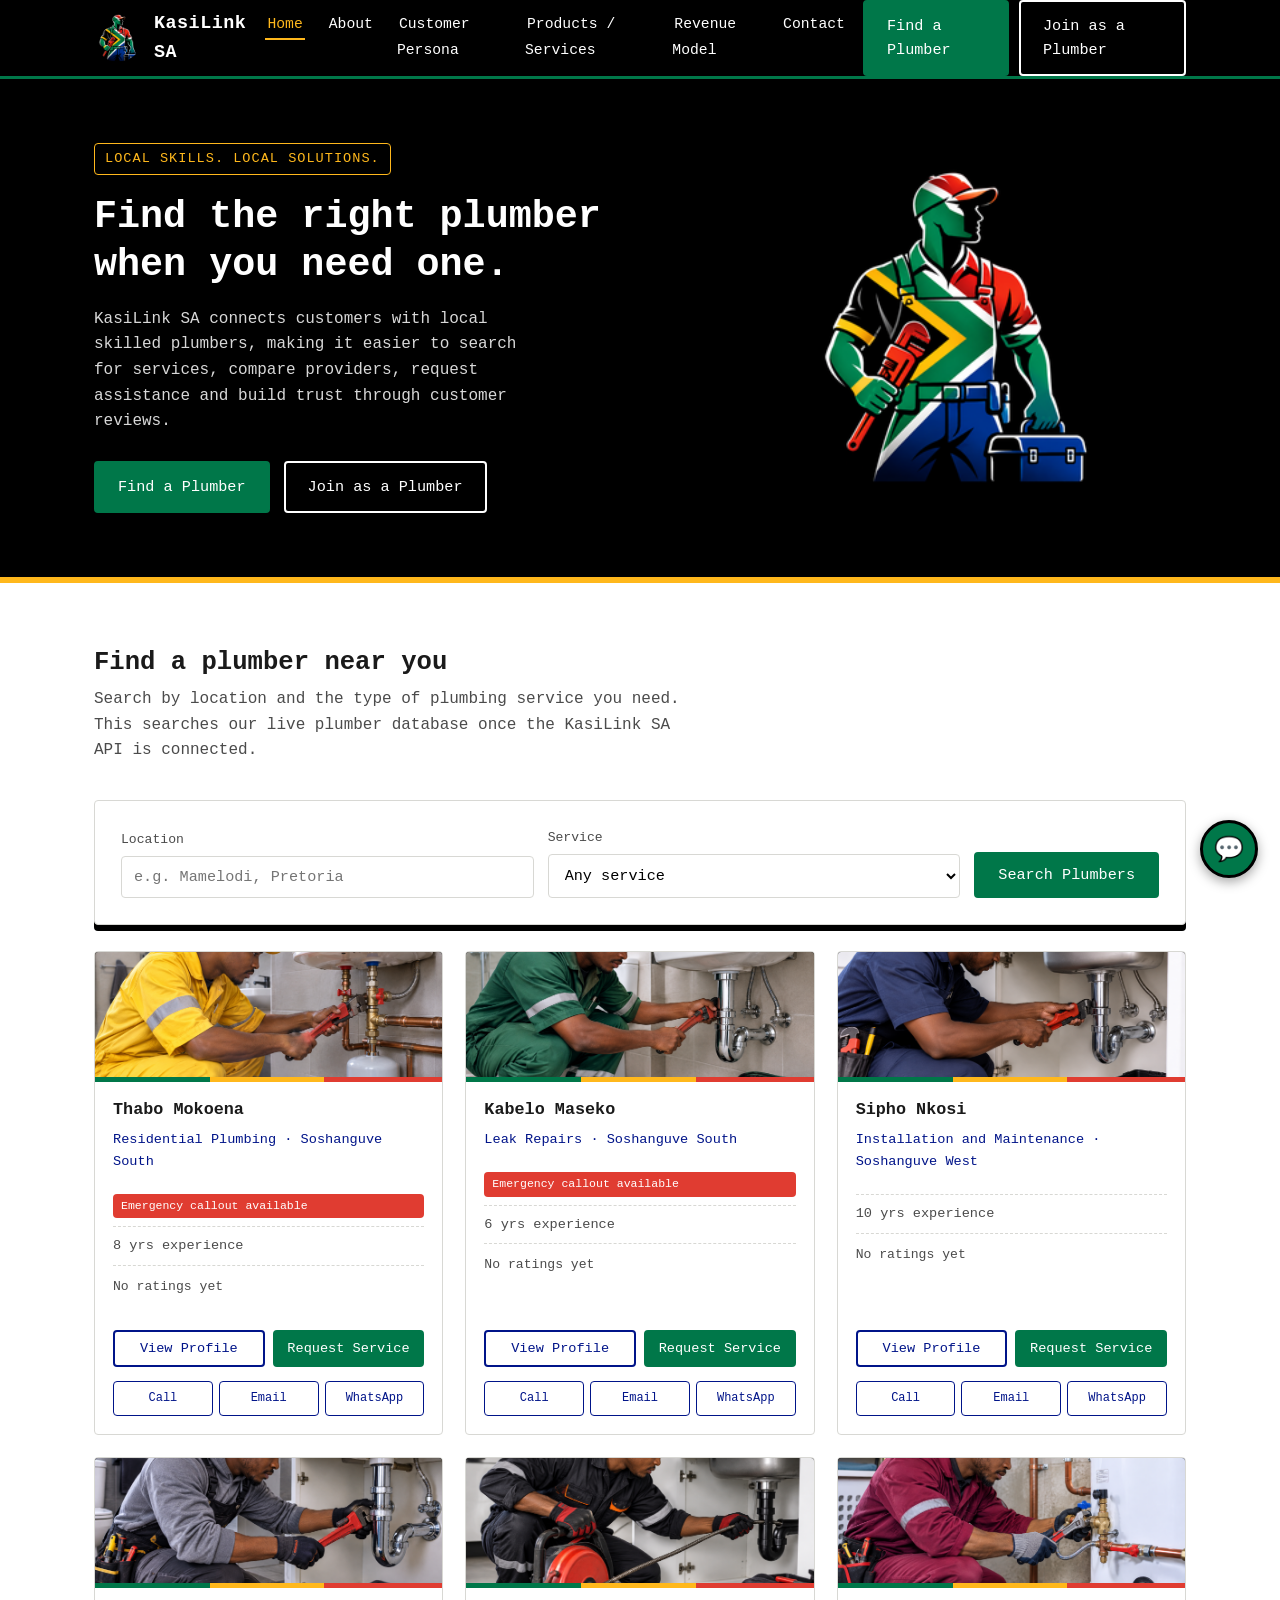
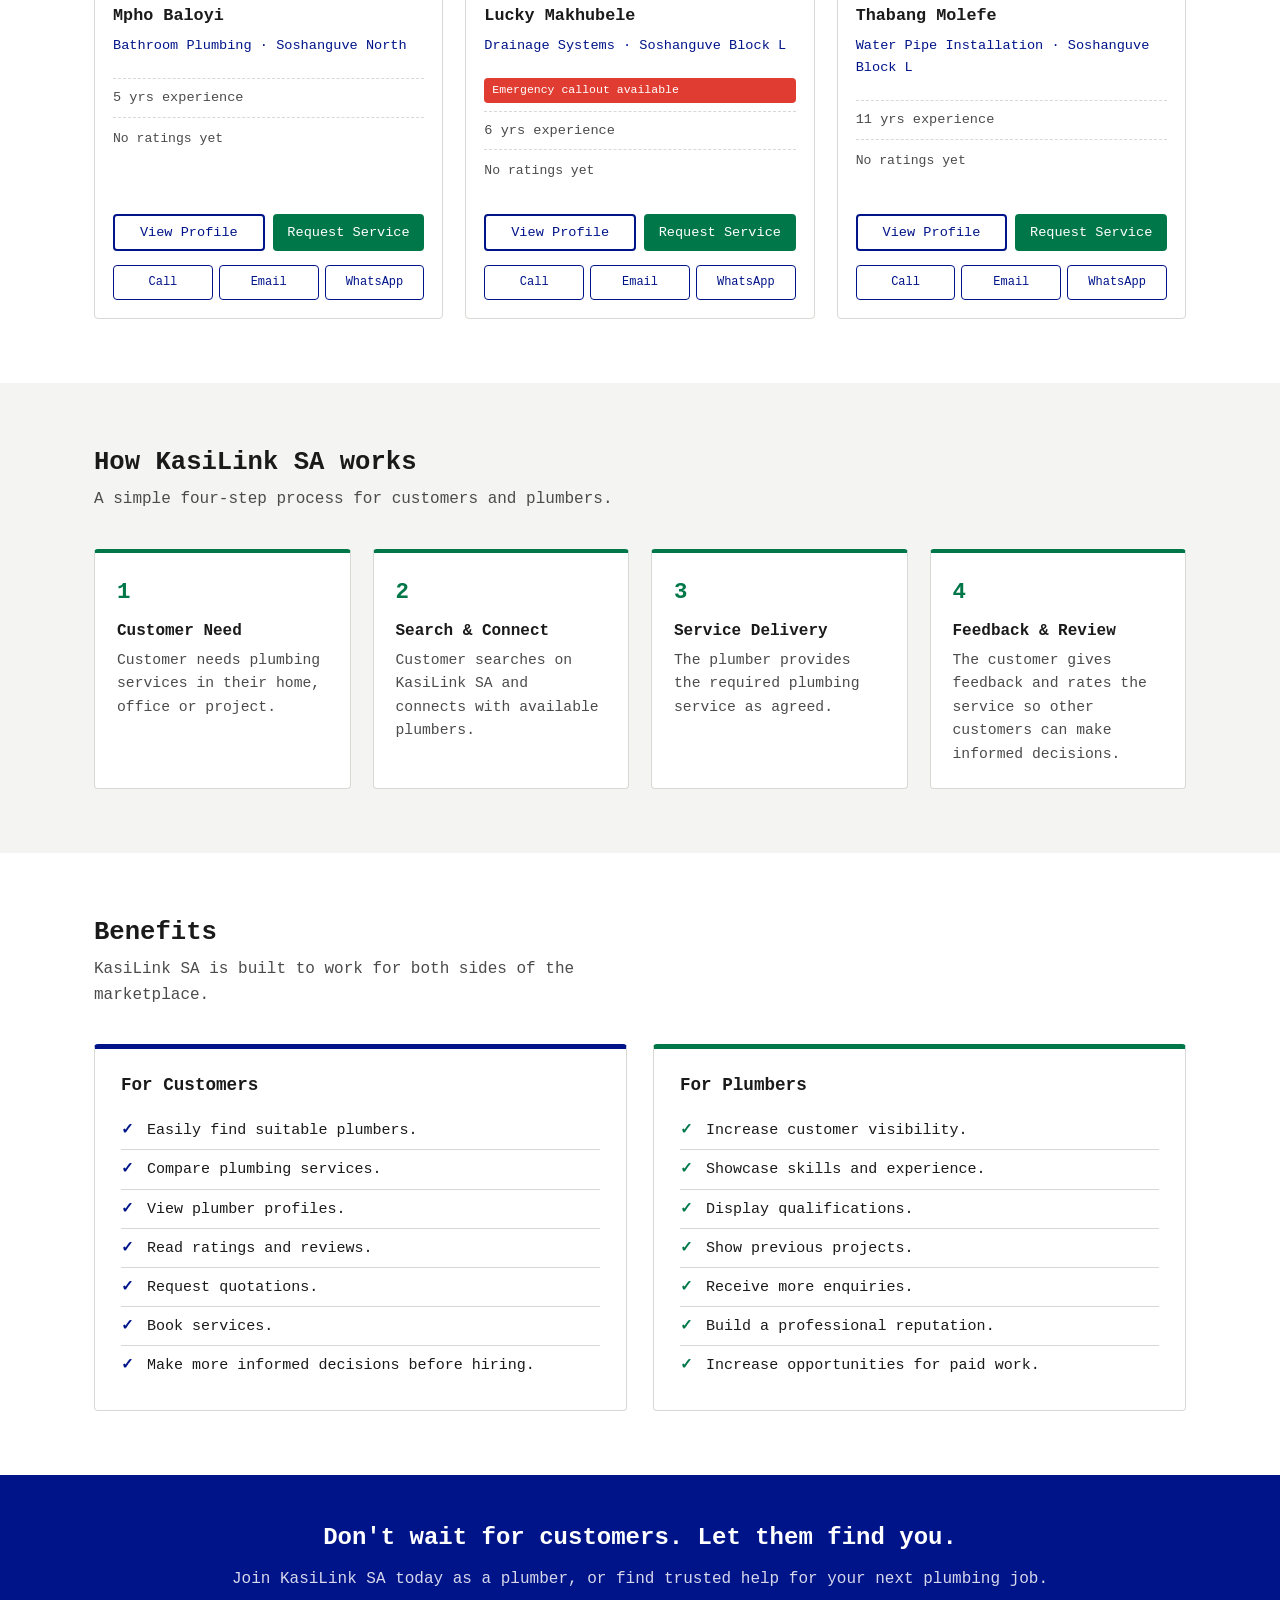
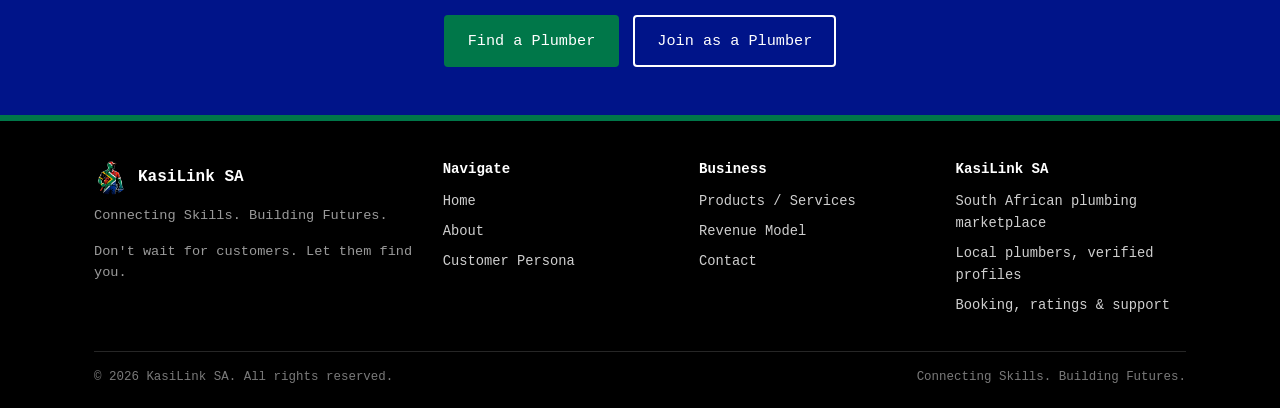
==== index.html @ 99293036 "Add files via upload" ====
<!DOCTYPE html>
<html lang="en">
<head>
<meta charset="UTF-8">
<meta name="viewport" content="width=device-width, initial-scale=1.0">
<title>KasiLink SA — Connecting Skills. Building Futures.</title>
<meta name="description" content="KasiLink SA connects customers with trusted local plumbers across South Africa. Search, compare, book and review plumbing services in one place.">
<link rel="stylesheet" href="css/style.css">
</head>
<body>

<!-- ============ HEADER ============ -->
<header class="site-header">
  <div class="container header-inner">
    <a href="index.html" class="brand">
      <img src="images/kasilink-logo.png" alt="KasiLink SA plumber logo">
      <span class="brand-name">KasiLink SA</span>
    </a>

    <button id="nav-toggle" class="nav-toggle" aria-expanded="false" aria-controls="main-nav">☰ Menu</button>

    <nav id="main-nav" class="main-nav" aria-label="Main navigation">
      <ul>
        <li><a href="index.html" aria-current="page">Home</a></li>
        <li><a href="about.html">About</a></li>
        <li><a href="persona.html">Customer Persona</a></li>
        <li><a href="services.html">Products / Services</a></li>
        <li><a href="revenue.html">Revenue Model</a></li>
        <li><a href="contact.html">Contact</a></li>
      </ul>
    </nav>

    <div class="header-cta">
      <a href="services.html#search" class="btn btn-primary">Find a Plumber</a>
      <a href="contact.html#join" class="btn btn-secondary">Join as a Plumber</a>
    </div>
  </div>
</header>

<!-- ============ HERO ============ -->
<section class="hero">
  <div class="container hero-inner">
    <div class="hero-copy">
      <span class="hero-label">LOCAL SKILLS. LOCAL SOLUTIONS.</span>
      <h1>Find the right plumber<br>when you need one.</h1>
      <p>KasiLink SA connects customers with local skilled plumbers, making it easier to search for services, compare providers, request assistance and build trust through customer reviews.</p>
      <div class="hero-actions">
        <a href="services.html#search" class="btn btn-primary">Find a Plumber</a>
        <a href="contact.html#join" class="btn btn-secondary">Join as a Plumber</a>
      </div>
    </div>
    <div class="hero-art" aria-hidden="true">
      <img src="images/kasilink-logo.png" alt="" class="hero-logo">
    </div>
  </div>
</section>

<!-- ============ FIND A PLUMBER (search) ============ -->
<section class="section" id="search">
  <div class="container">
    <h2 class="section-title">Find a plumber near you</h2>
    <p class="section-sub">Search by location and the type of plumbing service you need. This searches our live plumber database once the KasiLink SA API is connected.</p>

    <div class="search-panel">
      <form id="plumber-search-form" class="search-form">
        <div class="field">
          <label for="search-location">Location</label>
          <input type="text" id="search-location" name="location" placeholder="e.g. Mamelodi, Pretoria">
        </div>
        <div class="field">
          <label for="search-service">Service</label>
          <select id="search-service" name="service">
            <option value="">Any service</option>
            <option>Residential Plumbing</option>
            <option>Leak Repairs</option>
            <option>Installation and Maintenance</option>
            <option>Bathroom Plumbing</option>
            <option>Drainage Systems</option>
            <option>Water Pipe Installation</option>
            <option>Emergency Plumbing</option>
          </select>
        </div>
        <button type="submit" class="btn btn-primary">Search Plumbers</button>
      </form>
    </div>

    <div id="search-results">
      <p id="search-status" class="mt-0"></p>
    </div>
  </div>
</section>

<!-- ============ HOW KASILINK WORKS ============ -->
<section class="section section-alt">
  <div class="container">
    <h2 class="section-title">How KasiLink SA works</h2>
    <p class="section-sub">A simple four-step process for customers and plumbers.</p>

    <div class="steps">
      <div class="step-card">
        <div class="step-num">1</div>
        <h3>Customer Need</h3>
        <p>Customer needs plumbing services in their home, office or project.</p>
      </div>
      <div class="step-card">
        <div class="step-num">2</div>
        <h3>Search &amp; Connect</h3>
        <p>Customer searches on KasiLink SA and connects with available plumbers.</p>
      </div>
      <div class="step-card">
        <div class="step-num">3</div>
        <h3>Service Delivery</h3>
        <p>The plumber provides the required plumbing service as agreed.</p>
      </div>
      <div class="step-card">
        <div class="step-num">4</div>
        <h3>Feedback &amp; Review</h3>
        <p>The customer gives feedback and rates the service so other customers can make informed decisions.</p>
      </div>
    </div>
  </div>
</section>

<!-- ============ BENEFITS ============ -->
<section class="section">
  <div class="container">
    <h2 class="section-title">Benefits</h2>
    <p class="section-sub">KasiLink SA is built to work for both sides of the marketplace.</p>

    <div class="benefits-grid">
      <div class="benefit-panel customer">
        <h3>For Customers</h3>
        <ul>
          <li>Easily find suitable plumbers.</li>
          <li>Compare plumbing services.</li>
          <li>View plumber profiles.</li>
          <li>Read ratings and reviews.</li>
          <li>Request quotations.</li>
          <li>Book services.</li>
          <li>Make more informed decisions before hiring.</li>
        </ul>
      </div>
      <div class="benefit-panel plumber">
        <h3>For Plumbers</h3>
        <ul>
          <li>Increase customer visibility.</li>
          <li>Showcase skills and experience.</li>
          <li>Display qualifications.</li>
          <li>Show previous projects.</li>
          <li>Receive more enquiries.</li>
          <li>Build a professional reputation.</li>
          <li>Increase opportunities for paid work.</li>
        </ul>
      </div>
    </div>
  </div>
</section>

<!-- ============ CTA BAND ============ -->
<section class="cta-band">
  <div class="container">
    <h2>Don't wait for customers. Let them find you.</h2>
    <p>Join KasiLink SA today as a plumber, or find trusted help for your next plumbing job.</p>
    <div class="btn-group">
      <a href="services.html#search" class="btn btn-primary">Find a Plumber</a>
      <a href="contact.html#join" class="btn btn-secondary">Join as a Plumber</a>
    </div>
  </div>
</section>

<!-- ============ FOOTER ============ -->
<footer class="site-footer">
  <div class="container">
    <div class="footer-grid">
      <div>
        <div class="footer-brand">
          <img src="images/kasilink-logo.png" alt="KasiLink SA plumber logo">
          <span>KasiLink SA</span>
        </div>
        <p class="footer-tagline">Connecting Skills. Building Futures.</p>
        <p class="footer-tagline">Don't wait for customers. Let them find you.</p>
      </div>
      <div>
        <h4>Navigate</h4>
        <ul>
          <li><a href="index.html">Home</a></li>
          <li><a href="about.html">About</a></li>
          <li><a href="persona.html">Customer Persona</a></li>
        </ul>
      </div>
      <div>
        <h4>Business</h4>
        <ul>
          <li><a href="services.html">Products / Services</a></li>
          <li><a href="revenue.html">Revenue Model</a></li>
          <li><a href="contact.html">Contact</a></li>
        </ul>
      </div>
      <div>
        <h4>KasiLink SA</h4>
        <ul>
          <li>South African plumbing marketplace</li>
          <li>Local plumbers, verified profiles</li>
          <li>Booking, ratings &amp; support</li>
        </ul>
      </div>
    </div>
    <div class="footer-bottom">
      <span>&copy; 2026 KasiLink SA. All rights reserved.</span>
      <span>Connecting Skills. Building Futures.</span>
    </div>
  </div>
</footer>

<!-- ============ AI ASSISTANT (rule-based chat widget) ============ -->
<button id="chat-toggle" class="chat-toggle" aria-expanded="false" aria-controls="chat-panel" aria-label="Open KasiLink SA assistant">💬</button>

<div id="chat-panel" class="chat-panel" role="dialog" aria-label="KasiLink SA assistant">
  <div class="chat-head">
    <div class="chat-head-title">
      <img src="images/kasilink-logo.png" alt="">
      <span>KasiLink SA Assistant</span>
    </div>
    <button id="chat-close" class="chat-close" aria-label="Close assistant">✕</button>
  </div>
  <div id="chat-log" class="chat-log">
    <div class="chat-msg bot">Hi! I'm the KasiLink SA assistant. Ask me about services, pricing, bookings, emergencies, or joining as a plumber.</div>
  </div>
  <div id="chat-quick-replies" class="chat-quick-replies"></div>
  <form id="chat-form" class="chat-form">
    <input type="text" id="chat-input" placeholder="Type a question..." aria-label="Type a question for the assistant">
    <button type="submit">Send</button>
  </form>
  <p class="chat-disclaimer">KasiLink SA assistant — answers are grounded in our real service, price and plumber data.</p>
</div>

<script src="js/script.js"></script>
</body>
</html>
---- css/style.css ----
/* =========================================================
   KasiLink SA — Stylesheet
   South African plumbing services marketplace
   ========================================================= */

:root {
  /* South African flag colour palette */
  --sa-black: #000000;
  --sa-green: #007749;
  --sa-gold: #FFB81C;
  --sa-red: #E03C31;
  --sa-blue: #001489;
  --sa-white: #FFFFFF;

  /* Derived tones used for surfaces and hover states */
  --sa-green-dark: #00532f;
  --sa-blue-dark: #000d5e;
  --sa-gray-bg: #f4f4f2;
  --sa-gray-line: #d8d8d4;
  --sa-text: #1a1a1a;

  /* Type */
  --font-main: "Courier New", Courier, monospace;

  /* Layout */
  --max-width: 1140px;
  --radius: 4px;
  --header-height: 76px;
}

/* -------------------- Reset -------------------- */
* {
  box-sizing: border-box;
}

html {
  scroll-behavior: smooth;
}

body {
  margin: 0;
  font-family: var(--font-main);
  color: var(--sa-text);
  background: var(--sa-white);
  line-height: 1.6;
}

img {
  max-width: 100%;
  display: block;
}

a {
  color: var(--sa-blue);
  text-decoration: none;
}

a:hover {
  color: var(--sa-green);
}

h1, h2, h3, h4 {
  font-family: var(--font-main);
  line-height: 1.25;
  margin: 0 0 0.6em 0;
}

p {
  margin: 0 0 1em 0;
}

ul {
  margin: 0;
  padding: 0;
  list-style: none;
}

button {
  font-family: var(--font-main);
  cursor: pointer;
}

.container {
  max-width: var(--max-width);
  margin: 0 auto;
  padding: 0 24px;
}

/* Visible keyboard focus for accessibility */
a:focus-visible,
button:focus-visible,
input:focus-visible,
select:focus-visible,
textarea:focus-visible {
  outline: 3px solid var(--sa-gold);
  outline-offset: 2px;
}

@media (prefers-reduced-motion: reduce) {
  * {
    animation-duration: 0.01ms !important;
    transition-duration: 0.01ms !important;
    scroll-behavior: auto !important;
  }
}

/* -------------------- Buttons -------------------- */
.btn {
  display: inline-block;
  font-family: var(--font-main);
  font-size: 0.95rem;
  padding: 12px 22px;
  border-radius: var(--radius);
  border: 2px solid transparent;
  cursor: pointer;
  transition: background-color 0.15s ease, color 0.15s ease, border-color 0.15s ease;
}

.btn-primary {
  background: var(--sa-green);
  color: var(--sa-white);
  border-color: var(--sa-green);
}

.btn-primary:hover {
  background: var(--sa-gold);
  border-color: var(--sa-gold);
  color: var(--sa-black);
}

.btn-secondary {
  background: transparent;
  color: var(--sa-white);
  border-color: var(--sa-white);
}

.btn-secondary:hover {
  background: var(--sa-white);
  color: var(--sa-black);
}

.btn-blue {
  background: var(--sa-blue);
  color: var(--sa-white);
  border-color: var(--sa-blue);
}

.btn-blue:hover {
  background: var(--sa-gold);
  border-color: var(--sa-gold);
  color: var(--sa-black);
}

.btn-outline {
  background: transparent;
  color: var(--sa-blue);
  border-color: var(--sa-blue);
}

.btn-outline:hover {
  background: var(--sa-blue);
  color: var(--sa-white);
}

.btn-emergency {
  background: var(--sa-red);
  color: var(--sa-white);
  border-color: var(--sa-red);
}

.btn-emergency:hover {
  background: var(--sa-gold);
  border-color: var(--sa-gold);
  color: var(--sa-black);
}

.btn-block {
  width: 100%;
  text-align: center;
}

/* -------------------- Header -------------------- */
.site-header {
  position: sticky;
  top: 0;
  z-index: 100;
  background: var(--sa-black);
  border-bottom: 3px solid var(--sa-green);
}

.header-inner {
  display: flex;
  align-items: center;
  justify-content: space-between;
  gap: 16px;
  height: var(--header-height);
}

.brand {
  display: flex;
  align-items: center;
  gap: 12px;
  color: var(--sa-white);
}

.brand img {
  height: 48px;
  width: 48px;
  object-fit: contain;
  background: var(--sa-black);
  border-radius: 50%;
}

.brand-name {
  font-weight: bold;
  font-size: 1.15rem;
  letter-spacing: 0.5px;
  color: var(--sa-white);
}

.main-nav {
  display: flex;
}

.main-nav ul {
  display: flex;
  gap: 22px;
}

.main-nav a {
  color: var(--sa-white);
  font-size: 0.92rem;
  padding: 6px 2px;
  border-bottom: 2px solid transparent;
}

.main-nav a:hover,
.main-nav a[aria-current="page"] {
  color: var(--sa-gold);
  border-bottom-color: var(--sa-gold);
}

.header-cta {
  display: flex;
  align-items: center;
  gap: 10px;
}

.nav-toggle {
  display: none;
  background: transparent;
  border: 2px solid var(--sa-white);
  color: var(--sa-white);
  border-radius: var(--radius);
  padding: 8px 10px;
  font-size: 1rem;
}

@media (max-width: 900px) {
  .header-cta .btn-secondary {
    display: none;
  }
}

@media (max-width: 800px) {
  .nav-toggle {
    display: inline-block;
  }

  .main-nav {
    position: absolute;
    top: var(--header-height);
    left: 0;
    right: 0;
    background: var(--sa-black);
    border-bottom: 3px solid var(--sa-green);
    display: none;
  }

  .main-nav.open {
    display: block;
  }

  .main-nav ul {
    flex-direction: column;
    gap: 0;
    padding: 8px 24px 16px;
  }

  .main-nav a {
    display: block;
    padding: 12px 0;
    border-bottom: 1px solid #1c1c1c;
  }

  .header-cta {
    display: none;
  }
}

/* -------------------- Hero -------------------- */
.hero {
  background: var(--sa-black);
  color: var(--sa-white);
  padding: 64px 0;
  border-bottom: 6px solid var(--sa-gold);
}

.hero-inner {
  display: grid;
  grid-template-columns: 1.1fr 0.9fr;
  gap: 40px;
  align-items: center;
}

.hero-label {
  display: inline-block;
  color: var(--sa-gold);
  font-size: 0.85rem;
  letter-spacing: 1px;
  border: 1px solid var(--sa-gold);
  padding: 4px 10px;
  border-radius: var(--radius);
  margin-bottom: 18px;
}

.hero h1 {
  font-size: 2.4rem;
  margin-bottom: 18px;
}

.hero p {
  color: #d8d8d8;
  max-width: 46ch;
  margin-bottom: 26px;
}

.hero-actions {
  display: flex;
  gap: 14px;
  flex-wrap: wrap;
}

.hero-art {
  display: flex;
  justify-content: center;
  align-items: center;
}

.hero-art svg {
  width: 100%;
  max-width: 360px;
  height: auto;
}

.hero-logo {
  width: 100%;
  max-width: 320px;
  height: auto;
  filter: drop-shadow(0 12px 24px rgba(0, 0, 0, 0.18));
}

@media (max-width: 860px) {
  .hero-inner {
    grid-template-columns: 1fr;
  }

  .hero-art {
    order: -1;
  }
}

/* -------------------- Page header (non-home) -------------------- */
.page-hero {
  background: var(--sa-black);
  color: var(--sa-white);
  padding: 46px 0;
  border-bottom: 6px solid var(--sa-gold);
}

.page-hero .hero-label {
  margin-bottom: 12px;
}

.page-hero h1 {
  font-size: 2rem;
  margin-bottom: 8px;
}

.page-hero p {
  color: #d8d8d8;
  max-width: 62ch;
  margin: 0;
}

/* -------------------- Sections -------------------- */
.section {
  padding: 64px 0;
}

.section-alt {
  background: var(--sa-gray-bg);
}

.section-title {
  font-size: 1.6rem;
  margin-bottom: 8px;
}

.section-sub {
  color: #4b4b4b;
  max-width: 62ch;
  margin-bottom: 36px;
}

/* -------------------- How it works -------------------- */
.steps {
  display: grid;
  grid-template-columns: repeat(4, 1fr);
  gap: 22px;
}

.step-card {
  background: var(--sa-white);
  border: 1px solid var(--sa-gray-line);
  border-top: 4px solid var(--sa-green);
  border-radius: var(--radius);
  padding: 22px;
}

.step-num {
  font-weight: bold;
  color: var(--sa-green);
  font-size: 1.4rem;
  margin-bottom: 10px;
}

.step-card h3 {
  font-size: 1rem;
  margin-bottom: 8px;
}

.step-card p {
  font-size: 0.92rem;
  color: #4b4b4b;
  margin: 0;
}

@media (max-width: 900px) {
  .steps {
    grid-template-columns: 1fr 1fr;
  }
}

@media (max-width: 560px) {
  .steps {
    grid-template-columns: 1fr;
  }
}

/* -------------------- Benefits -------------------- */
.benefits-grid {
  display: grid;
  grid-template-columns: 1fr 1fr;
  gap: 26px;
}

.benefit-panel {
  background: var(--sa-white);
  border: 1px solid var(--sa-gray-line);
  border-radius: var(--radius);
  padding: 26px;
}

.benefit-panel.customer {
  border-top: 5px solid var(--sa-blue);
}

.benefit-panel.plumber {
  border-top: 5px solid var(--sa-green);
}

.benefit-panel h3 {
  font-size: 1.1rem;
  margin-bottom: 14px;
}

.benefit-panel li {
  padding: 7px 0 7px 26px;
  position: relative;
  font-size: 0.94rem;
  border-bottom: 1px solid var(--sa-gray-line);
}

.benefit-panel li:last-child {
  border-bottom: none;
}

.benefit-panel.customer li::before {
  content: "✓";
  position: absolute;
  left: 0;
  color: var(--sa-blue);
  font-weight: bold;
}

.benefit-panel.plumber li::before {
  content: "✓";
  position: absolute;
  left: 0;
  color: var(--sa-green);
  font-weight: bold;
}

@media (max-width: 760px) {
  .benefits-grid {
    grid-template-columns: 1fr;
  }
}

/* -------------------- Find a Plumber search -------------------- */
.search-panel {
  background: var(--sa-white);
  border: 1px solid var(--sa-gray-line);
  border-radius: var(--radius);
  padding: 26px;
  box-shadow: 0 6px 0 var(--sa-black);
}

.search-form {
  display: grid;
  grid-template-columns: 1fr 1fr auto;
  gap: 14px;
  align-items: end;
}

.field {
  display: flex;
  flex-direction: column;
  gap: 6px;
}

.field label {
  font-size: 0.82rem;
  color: #4b4b4b;
}

.field input,
.field select {
  font-family: var(--font-main);
  padding: 11px 12px;
  border: 1px solid var(--sa-gray-line);
  border-radius: var(--radius);
  font-size: 0.95rem;
  background: var(--sa-white);
}

@media (max-width: 760px) {
  .search-form {
    grid-template-columns: 1fr;
  }
}

#search-results {
  margin-top: 26px;
}

#search-status {
  font-size: 0.9rem;
  color: #4b4b4b;
  margin-bottom: 14px;
}

/* -------------------- Plumber cards -------------------- */
.plumber-grid {
  display: grid;
  grid-template-columns: repeat(3, 1fr);
  gap: 22px;
}

@media (max-width: 900px) {
  .plumber-grid {
    grid-template-columns: 1fr 1fr;
  }
}

@media (max-width: 620px) {
  .plumber-grid {
    grid-template-columns: 1fr;
  }
}

.plumber-card {
  background: var(--sa-white);
  border: 1px solid var(--sa-gray-line);
  border-radius: var(--radius);
  overflow: hidden;
  display: flex;
  flex-direction: column;
}

.plumber-photo {
  height: 130px;
  display: flex;
  align-items: center;
  justify-content: center;
  background: var(--sa-black);
  color: var(--sa-white);
  font-size: 1.8rem;
  font-weight: bold;
  letter-spacing: 1px;
  position: relative;
  overflow: hidden;
}

.plumber-photo::after {
  content: "";
  position: absolute;
  left: 0;
  right: 0;
  bottom: 0;
  height: 5px;
  background: linear-gradient(90deg, var(--sa-green) 0 33%, var(--sa-gold) 33% 66%, var(--sa-red) 66% 100%);
}

.plumber-body {
  padding: 18px;
  display: flex;
  flex-direction: column;
  gap: 8px;
  flex: 1;
}

.plumber-name {
  font-size: 1.05rem;
  font-weight: bold;
  margin: 0;
}

.plumber-spec {
  color: var(--sa-blue);
  font-size: 0.85rem;
}

.plumber-meta {
  display: flex;
  justify-content: space-between;
  font-size: 0.85rem;
  color: #4b4b4b;
  border-top: 1px dashed var(--sa-gray-line);
  border-bottom: 1px dashed var(--sa-gray-line);
  padding: 8px 0;
}

.plumber-rating {
  color: var(--sa-gold);
  font-weight: bold;
}

.plumber-rating span.count {
  color: #4b4b4b;
  font-weight: normal;
  font-size: 0.82rem;
}

.plumber-review {
  font-size: 0.85rem;
  font-style: italic;
  color: #4b4b4b;
  background: var(--sa-gray-bg);
  padding: 8px 10px;
  border-radius: var(--radius);
}

.review-tag {
  display: inline-block;
  font-style: normal;
  font-size: 0.68rem;
  letter-spacing: 0.5px;
  background: var(--sa-gold);
  color: var(--sa-black);
  padding: 2px 6px;
  border-radius: var(--radius);
  margin-bottom: 6px;
}

.plumber-actions {
  display: flex;
  gap: 8px;
  margin-top: auto;
  padding-top: 6px;
}

.plumber-actions .btn {
  flex: 1;
  padding: 9px 10px;
  font-size: 0.85rem;
  text-align: center;
}

.emergency-badge {
  display: inline-block;
  background: var(--sa-red);
  color: var(--sa-white);
  font-size: 0.72rem;
  padding: 3px 8px;
  border-radius: var(--radius);
}

.demo-note {
  font-size: 0.78rem;
  color: #6b6b6b;
  border-left: 3px solid var(--sa-gold);
  padding: 8px 12px;
  background: var(--sa-gray-bg);
  margin-bottom: 30px;
}

/* -------------------- Services list -------------------- */
.service-grid {
  display: grid;
  grid-template-columns: repeat(3, 1fr);
  gap: 20px;
}

@media (max-width: 900px) {
  .service-grid {
    grid-template-columns: 1fr 1fr;
  }
}

@media (max-width: 560px) {
  .service-grid {
    grid-template-columns: 1fr;
  }
}

.service-card {
  background: var(--sa-white);
  border: 1px solid var(--sa-gray-line);
  border-left: 5px solid var(--sa-green);
  border-radius: var(--radius);
  padding: 20px;
}

.service-card.emergency {
  border-left-color: var(--sa-red);
}

.service-card h3 {
  font-size: 1rem;
  margin-bottom: 8px;
}

.service-card p {
  font-size: 0.88rem;
  color: #4b4b4b;
  margin: 0;
}

.service-card .service-price {
  font-size: 1.1rem;
  font-weight: bold;
  color: var(--sa-blue);
}

.service-card.emergency .service-price {
  color: var(--sa-red);
}

/* -------------------- Persona cards -------------------- */
.persona-grid {
  display: grid;
  grid-template-columns: 1fr 1fr;
  gap: 26px;
}

@media (max-width: 800px) {
  .persona-grid {
    grid-template-columns: 1fr;
  }
}

.persona-card {
  background: var(--sa-white);
  border: 1px solid var(--sa-gray-line);
  border-radius: var(--radius);
  overflow: hidden;
}

.persona-head {
  display: flex;
  align-items: center;
  gap: 14px;
  padding: 20px;
  color: var(--sa-white);
}

.persona-head.customer-head {
  background: var(--sa-blue);
}

.persona-head.plumber-head {
  background: var(--sa-green);
}

.persona-avatar {
  width: 54px;
  height: 54px;
  border-radius: 50%;
  background: rgba(255, 255, 255, 0.15);
  display: flex;
  align-items: center;
  justify-content: center;
  font-weight: bold;
  font-size: 1.2rem;
  flex-shrink: 0;
}

.persona-head h3 {
  margin: 0;
  font-size: 1.1rem;
}

.persona-head p {
  margin: 0;
  font-size: 0.82rem;
  opacity: 0.9;
}

.persona-body {
  padding: 20px;
}

.persona-body dl {
  display: grid;
  grid-template-columns: 110px 1fr;
  row-gap: 10px;
  column-gap: 10px;
  margin: 0 0 16px 0;
  font-size: 0.88rem;
}

.persona-body dt {
  color: #6b6b6b;
}

.persona-body dd {
  margin: 0;
}

.persona-body h4 {
  font-size: 0.88rem;
  margin: 14px 0 8px;
  color: var(--sa-black);
  border-bottom: 2px solid var(--sa-gold);
  display: inline-block;
  padding-bottom: 2px;
}

.persona-body ul li {
  font-size: 0.86rem;
  padding: 4px 0 4px 18px;
  position: relative;
}

.persona-body ul li::before {
  content: "—";
  position: absolute;
  left: 0;
  color: var(--sa-gold);
}

/* -------------------- Revenue model -------------------- */
.revenue-grid {
  display: grid;
  grid-template-columns: repeat(3, 1fr);
  gap: 20px;
  margin-bottom: 40px;
}

@media (max-width: 900px) {
  .revenue-grid {
    grid-template-columns: 1fr;
  }
}

.revenue-card {
  background: var(--sa-white);
  border: 1px solid var(--sa-gray-line);
  border-radius: var(--radius);
  padding: 22px;
  border-top: 4px solid var(--sa-blue);
}

.revenue-card h3 {
  font-size: 1rem;
  margin-bottom: 8px;
}

.revenue-card p {
  font-size: 0.88rem;
  color: #4b4b4b;
  margin: 0;
}

.calculator {
  background: var(--sa-black);
  color: var(--sa-white);
  border-radius: var(--radius);
  padding: 30px;
  display: grid;
  grid-template-columns: 1fr 1fr;
  gap: 30px;
}

@media (max-width: 800px) {
  .calculator {
    grid-template-columns: 1fr;
  }
}

.calculator h3 {
  color: var(--sa-gold);
  font-size: 1.05rem;
  margin-bottom: 16px;
}

.calc-form .field label {
  color: #cfcfcf;
}

.calc-form .field {
  margin-bottom: 16px;
}

.calc-form input,
.calc-form select {
  width: 100%;
}

.calc-results {
  border-left: 1px solid #333;
  padding-left: 30px;
}

@media (max-width: 800px) {
  .calc-results {
    border-left: none;
    padding-left: 0;
    border-top: 1px solid #333;
    padding-top: 20px;
  }
}

.calc-row {
  display: flex;
  justify-content: space-between;
  padding: 10px 0;
  border-bottom: 1px dashed #333;
  font-size: 0.92rem;
}

.calc-row.total {
  border-bottom: none;
  padding-top: 14px;
  font-size: 1.1rem;
  font-weight: bold;
  color: var(--sa-gold);
}

.calc-row .value.positive {
  color: var(--sa-green);
}

.calc-row .value.negative {
  color: var(--sa-red);
}

/* -------------------- Forms (booking / contact / rating) -------------------- */
.form-card {
  background: var(--sa-white);
  border: 1px solid var(--sa-gray-line);
  border-radius: var(--radius);
  padding: 28px;
  max-width: 560px;
}

.form-card .field {
  margin-bottom: 16px;
}

.form-card input,
.form-card select,
.form-card textarea {
  width: 100%;
  font-family: var(--font-main);
  padding: 11px 12px;
  border: 1px solid var(--sa-gray-line);
  border-radius: var(--radius);
  font-size: 0.95rem;
}

.form-card textarea {
  resize: vertical;
  min-height: 110px;
}

.form-msg {
  margin-top: 14px;
  padding: 12px 14px;
  border-radius: var(--radius);
  font-size: 0.9rem;
  display: none;
}

.form-msg.success {
  display: block;
  background: #e6f4ec;
  color: var(--sa-green-dark);
  border: 1px solid var(--sa-green);
}

.form-msg.error {
  display: block;
  background: #fbeceb;
  color: var(--sa-red);
  border: 1px solid var(--sa-red);
}

/* Star rating */
.star-rating {
  display: flex;
  gap: 6px;
  font-size: 1.6rem;
  margin-bottom: 6px;
}

.star-rating button {
  background: none;
  border: none;
  color: var(--sa-gray-line);
  padding: 0;
  line-height: 1;
}

.star-rating button.filled {
  color: var(--sa-gold);
}

/* -------------------- Contact page -------------------- */
.contact-layout {
  display: grid;
  grid-template-columns: 1fr 1fr;
  gap: 34px;
  align-items: start;
}

@media (max-width: 860px) {
  .contact-layout {
    grid-template-columns: 1fr;
  }
}

.contact-info-card {
  background: var(--sa-black);
  color: var(--sa-white);
  border-radius: var(--radius);
  padding: 28px;
}

.contact-info-card h3 {
  color: var(--sa-gold);
  font-size: 1.05rem;
}

.contact-info-card ul li {
  padding: 10px 0;
  border-bottom: 1px solid #262626;
  font-size: 0.92rem;
}

.contact-info-card ul li:last-child {
  border-bottom: none;
}

.contact-info-card .label {
  display: block;
  color: #9a9a9a;
  font-size: 0.75rem;
  margin-bottom: 2px;
}

/* -------------------- CTA band -------------------- */
.cta-band {
  background: var(--sa-blue);
  color: var(--sa-white);
  padding: 48px 0;
  text-align: center;
}

.cta-band h2 {
  color: var(--sa-white);
  font-size: 1.5rem;
}

.cta-band p {
  color: #d7d7ec;
  margin-bottom: 22px;
}

.cta-band .btn-group {
  display: flex;
  justify-content: center;
  gap: 14px;
  flex-wrap: wrap;
}

/* -------------------- Footer -------------------- */
.site-footer {
  background: var(--sa-black);
  color: #cfcfcf;
  padding: 40px 0 20px;
  border-top: 6px solid var(--sa-green);
}

.footer-grid {
  display: grid;
  grid-template-columns: 1.4fr 1fr 1fr 1fr;
  gap: 26px;
  margin-bottom: 26px;
}

@media (max-width: 760px) {
  .footer-grid {
    grid-template-columns: 1fr 1fr;
  }
}

.footer-brand {
  display: flex;
  align-items: center;
  gap: 10px;
  margin-bottom: 10px;
}

.footer-brand img {
  height: 34px;
  width: 34px;
  border-radius: 50%;
}

.footer-brand span {
  color: var(--sa-white);
  font-weight: bold;
}

.footer-tagline {
  font-size: 0.85rem;
  color: #9a9a9a;
}

.site-footer h4 {
  color: var(--sa-white);
  font-size: 0.88rem;
  margin-bottom: 12px;
}

.site-footer ul li {
  margin-bottom: 8px;
  font-size: 0.86rem;
}

.site-footer a {
  color: #cfcfcf;
}

.site-footer a:hover {
  color: var(--sa-gold);
}

.footer-bottom {
  border-top: 1px solid #262626;
  padding-top: 16px;
  font-size: 0.78rem;
  color: #7a7a7a;
  display: flex;
  justify-content: space-between;
  flex-wrap: wrap;
  gap: 8px;
}

/* -------------------- Utility -------------------- */
.text-center {
  text-align: center;
}

.mt-0 {
  margin-top: 0;
}

.badge-flag {
  display: inline-flex;
  gap: 3px;
  vertical-align: middle;
}

.badge-flag span {
  width: 10px;
  height: 10px;
  border-radius: 2px;
}

/* -------------------------------------------------------
   AI ASSISTANT CHAT WIDGET (rule-based, vanilla JS only)
   ------------------------------------------------------- */
.chat-toggle {
  position: fixed;
  right: 22px;
  bottom: 22px;
  z-index: 200;
  width: 58px;
  height: 58px;
  border-radius: 50%;
  background: var(--sa-green);
  color: var(--sa-white);
  border: 3px solid var(--sa-black);
  font-size: 1.5rem;
  box-shadow: 0 4px 12px rgba(0, 0, 0, 0.35);
  display: flex;
  align-items: center;
  justify-content: center;
}

.chat-toggle:hover {
  background: var(--sa-gold);
  color: var(--sa-black);
}

.chat-panel {
  position: fixed;
  right: 22px;
  bottom: 90px;
  z-index: 200;
  width: 320px;
  max-width: calc(100vw - 44px);
  max-height: 70vh;
  background: var(--sa-white);
  border: 2px solid var(--sa-black);
  border-radius: var(--radius);
  display: none;
  flex-direction: column;
  overflow: hidden;
  box-shadow: 0 10px 30px rgba(0, 0, 0, 0.35);
}

.chat-panel.open {
  display: flex;
}

.chat-head {
  background: var(--sa-black);
  color: var(--sa-white);
  padding: 12px 14px;
  display: flex;
  align-items: center;
  justify-content: space-between;
  border-bottom: 3px solid var(--sa-green);
}

.chat-head-title {
  display: flex;
  align-items: center;
  gap: 8px;
  font-size: 0.9rem;
}

.chat-head-title img {
  height: 26px;
  width: 26px;
  border-radius: 50%;
}

.chat-close {
  background: none;
  border: none;
  color: var(--sa-white);
  font-size: 1.1rem;
  line-height: 1;
  padding: 2px 6px;
}

.chat-close:hover {
  color: var(--sa-gold);
}

.chat-log {
  flex: 1;
  overflow-y: auto;
  padding: 14px;
  display: flex;
  flex-direction: column;
  gap: 10px;
  background: var(--sa-gray-bg);
}

.chat-msg {
  max-width: 85%;
  padding: 9px 11px;
  border-radius: var(--radius);
  font-size: 0.85rem;
  line-height: 1.45;
}

.chat-msg.bot {
  background: var(--sa-white);
  border: 1px solid var(--sa-gray-line);
  align-self: flex-start;
}

.chat-msg.user {
  background: var(--sa-blue);
  color: var(--sa-white);
  align-self: flex-end;
}

.chat-quick-replies {
  display: flex;
  flex-wrap: wrap;
  gap: 6px;
  padding: 0 14px 10px;
  background: var(--sa-gray-bg);
}

.chat-quick-replies button {
  background: var(--sa-white);
  border: 1px solid var(--sa-blue);
  color: var(--sa-blue);
  font-size: 0.75rem;
  padding: 5px 9px;
  border-radius: 12px;
}

.chat-quick-replies button:hover {
  background: var(--sa-blue);
  color: var(--sa-white);
}

.chat-form {
  display: flex;
  gap: 8px;
  padding: 10px;
  border-top: 1px solid var(--sa-gray-line);
  background: var(--sa-white);
}

.chat-form input {
  flex: 1;
  font-family: var(--font-main);
  padding: 9px 10px;
  border: 1px solid var(--sa-gray-line);
  border-radius: var(--radius);
  font-size: 0.85rem;
}

.chat-form button {
  background: var(--sa-green);
  color: var(--sa-white);
  border: none;
  border-radius: var(--radius);
  padding: 9px 14px;
  font-size: 0.85rem;
}

.chat-form button:hover {
  background: var(--sa-gold);
  color: var(--sa-black);
}

.chat-disclaimer {
  font-size: 0.68rem;
  color: #7a7a7a;
  padding: 6px 12px 10px;
  background: var(--sa-white);
  text-align: center;
}

@media (max-width: 420px) {
  .chat-panel {
    right: 12px;
    left: 12px;
    width: auto;
  }
  .chat-toggle {
    right: 16px;
    bottom: 16px;
  }
}

/* =========================================================
   ADDED — plumber contact actions, profile modal, status text
   ========================================================= */

.plumber-contact-actions {
  display: flex;
  gap: 6px;
  margin-top: 6px;
}

.plumber-contact-actions .btn-small {
  flex: 1;
  text-align: center;
}

.btn-small {
  display: inline-block;
  padding: 7px 8px;
  font-size: 0.75rem;
  border: 1px solid var(--sa-blue);
  border-radius: var(--radius);
  color: var(--sa-blue);
  background: var(--sa-white);
}

.btn-small:hover {
  background: var(--sa-blue);
  color: var(--sa-white);
}

#search-status,
#directory-status,
#availability-status {
  font-size: 0.85rem;
  color: #5a5a5a;
  margin: 0 0 14px;
}

/* -------------------- Plumber profile modal -------------------- */
.profile-modal {
  display: none;
  position: fixed;
  inset: 0;
  background: rgba(0, 0, 0, 0.55);
  z-index: 200;
  align-items: center;
  justify-content: center;
  padding: 20px;
}

.profile-modal.open {
  display: flex;
}

.profile-modal-card {
  background: var(--sa-white);
  border-radius: var(--radius);
  max-width: 480px;
  width: 100%;
  max-height: 88vh;
  overflow-y: auto;
  padding: 26px;
  position: relative;
}

.profile-modal-close {
  position: absolute;
  top: 12px;
  right: 12px;
  background: none;
  border: none;
  font-size: 1.1rem;
  cursor: pointer;
  color: var(--sa-text);
}

.profile-photo {
  width: 76px;
  height: 76px;
  border-radius: 50%;
  background: var(--sa-black);
  color: var(--sa-white);
  display: flex;
  align-items: center;
  justify-content: center;
  font-size: 1.4rem;
  font-weight: bold;
  margin-bottom: 12px;
  position: relative;
  overflow: hidden;
}

/* Real plumber photos (once uploaded to images/plumbers/) sit on top of
   the initials as a background fallback — see plumberAvatarHtml() in
   js/script.js. If the image 404s, its onerror handler removes the <img>
   and the initials show through automatically. */
.plumber-photo img,
.profile-photo img {
  position: absolute;
  inset: 0;
  width: 100%;
  height: 100%;
  object-fit: cover;
  z-index: 2;
}

.plumber-photo-fallback {
  position: relative;
  z-index: 1;
}

.plumber-photo.has-photo::after {
  z-index: 3;
}

.profile-modal-card h2 {
  margin: 0 0 4px;
}

.profile-spec {
  color: var(--sa-blue);
  margin: 0 0 10px;
}

.profile-list {
  list-style: none;
  padding: 0;
  margin: 14px 0;
  display: flex;
  flex-direction: column;
  gap: 6px;
  font-size: 0.9rem;
}

.profile-background {
  font-size: 0.88rem;
  color: #4b4b4b;
  background: var(--sa-gray-bg);
  padding: 10px 12px;
  border-radius: var(--radius);
}

.profile-actions {
  display: flex;
  flex-wrap: wrap;
  gap: 8px;
  margin-top: 16px;
}

.profile-actions .btn-primary {
  flex: 1 1 100%;
}
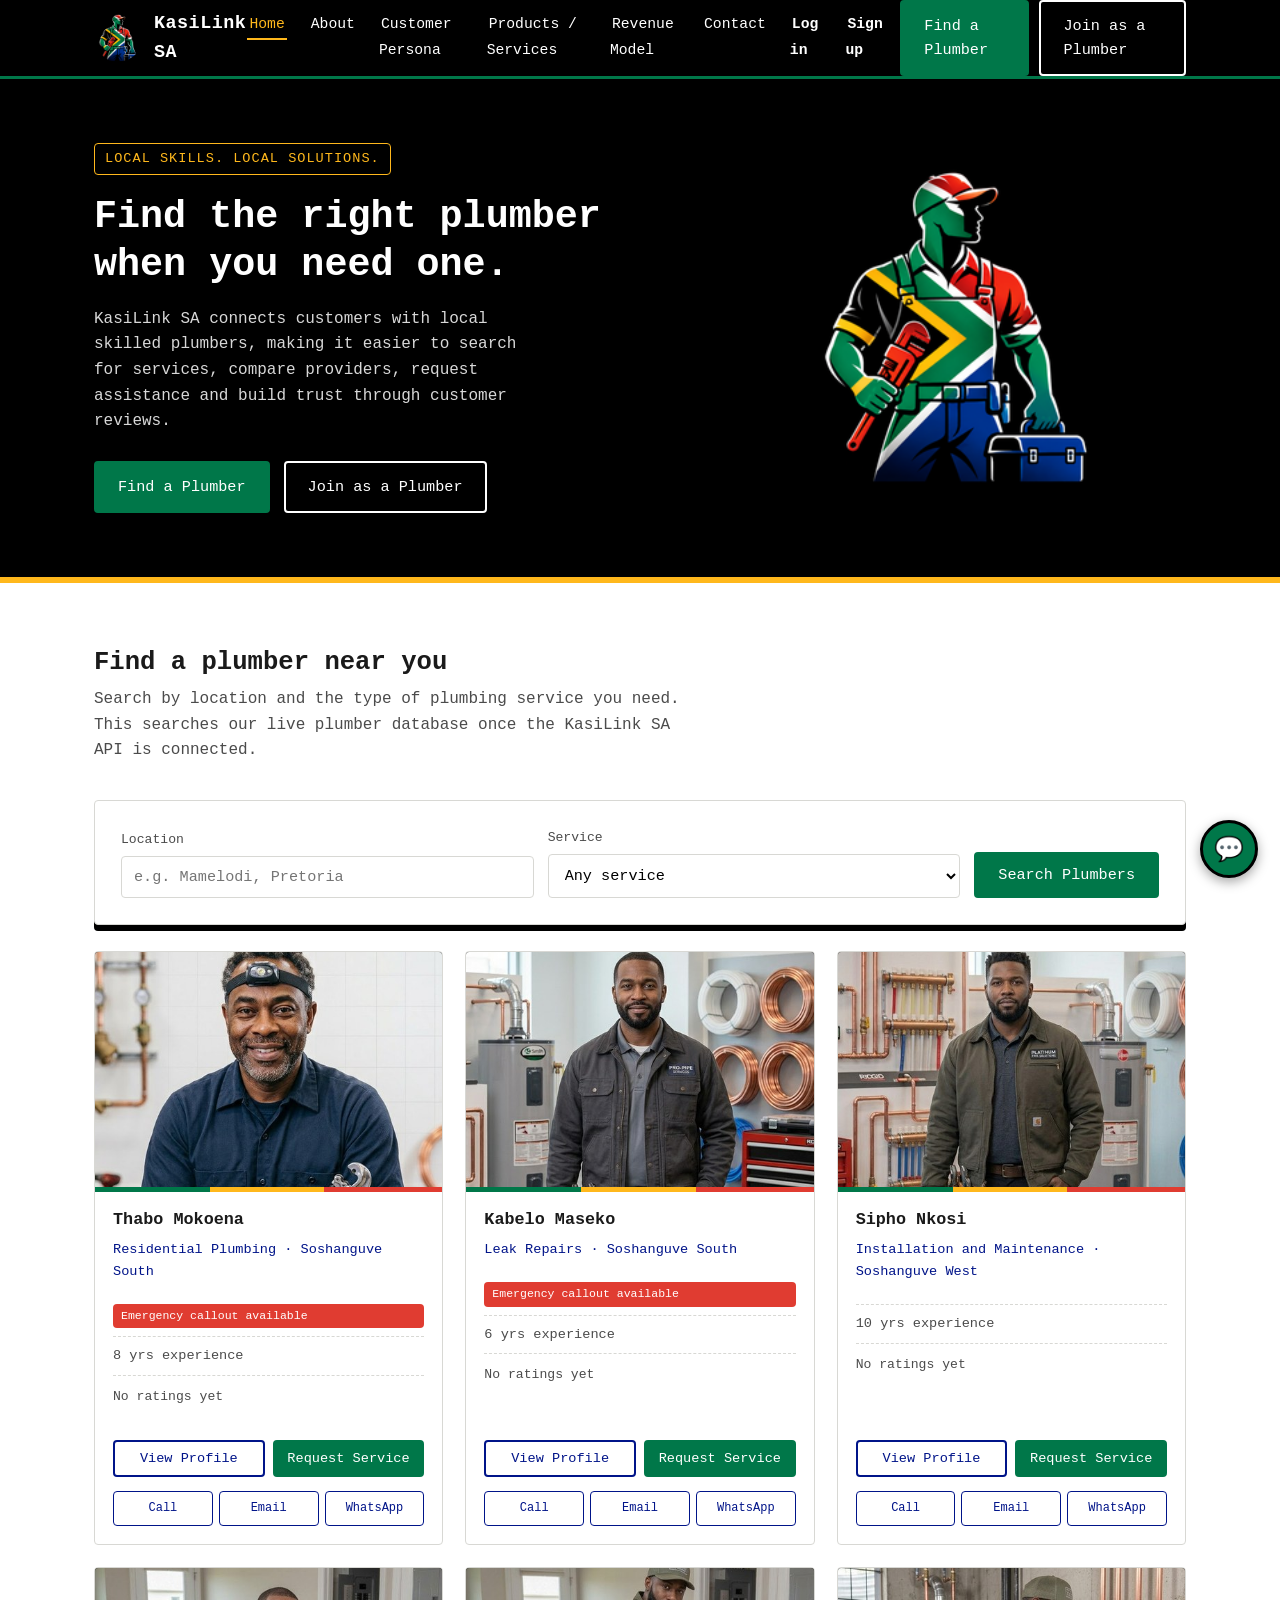
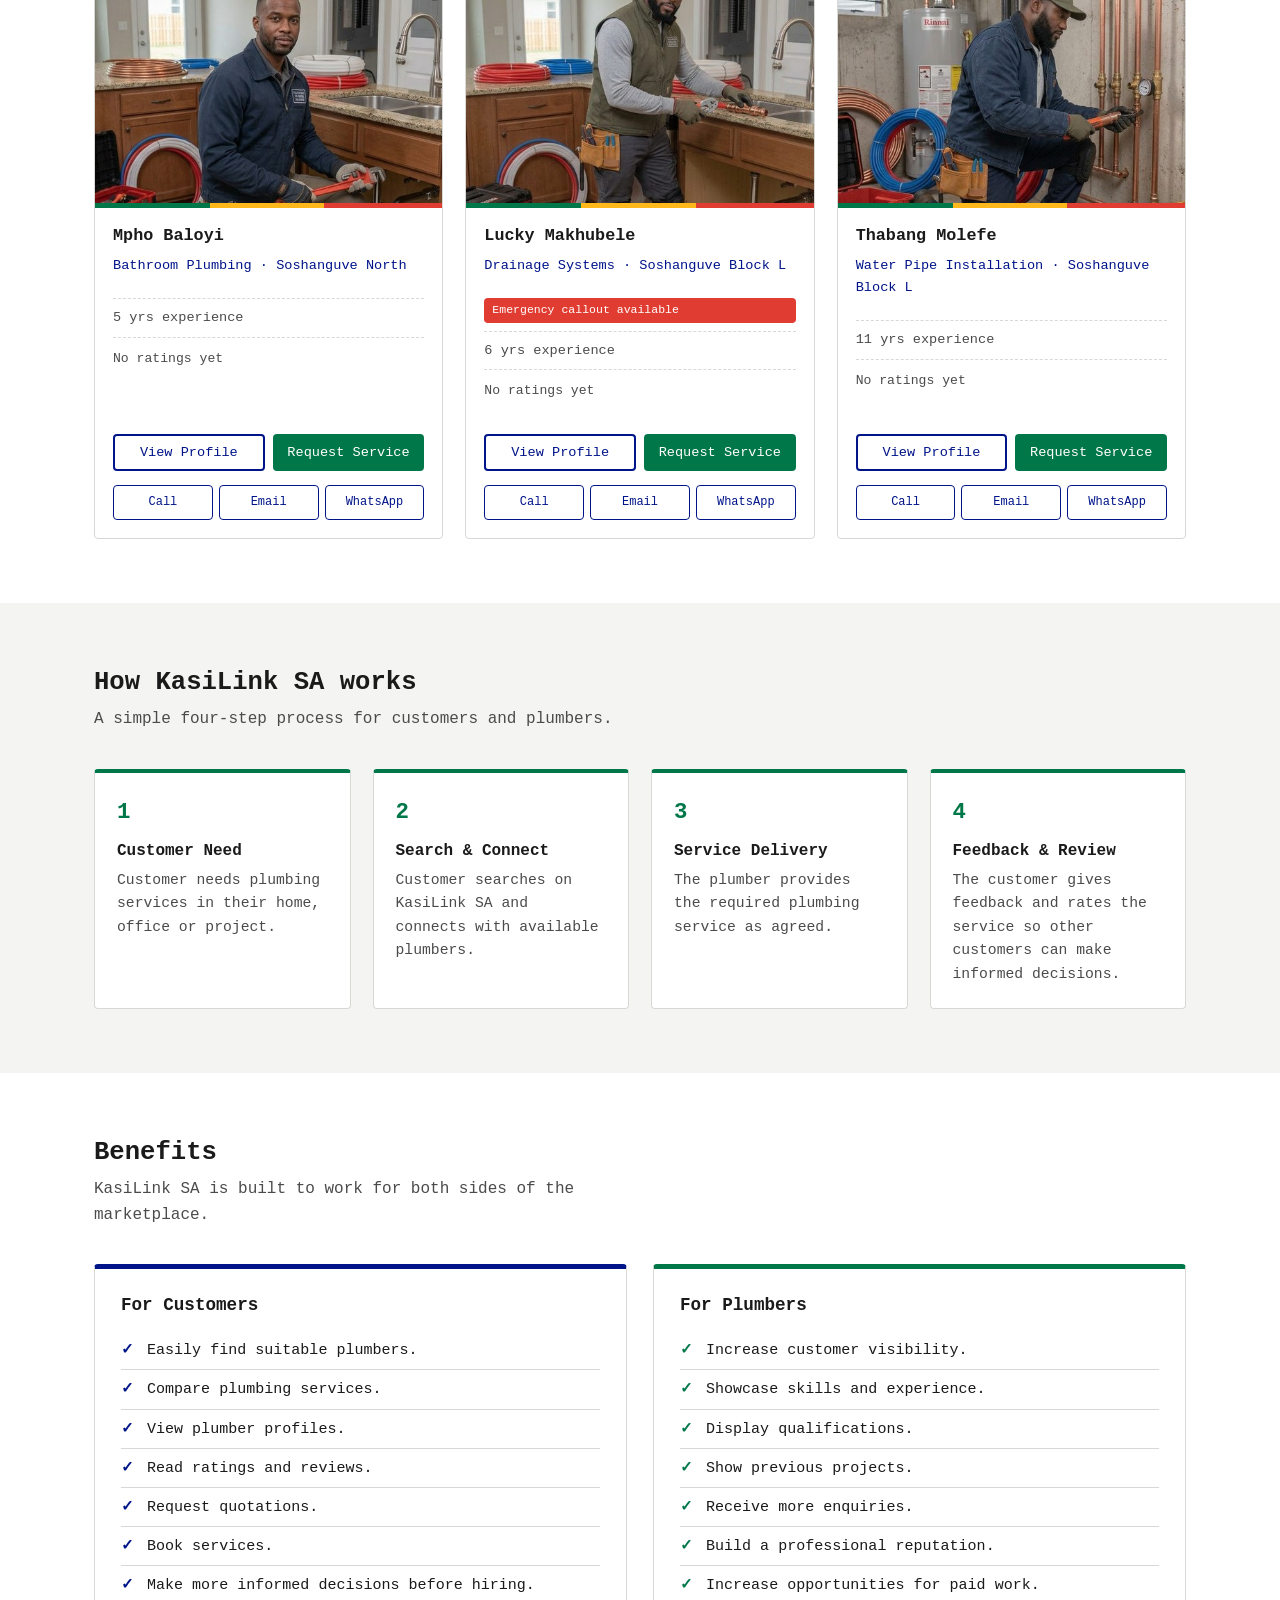
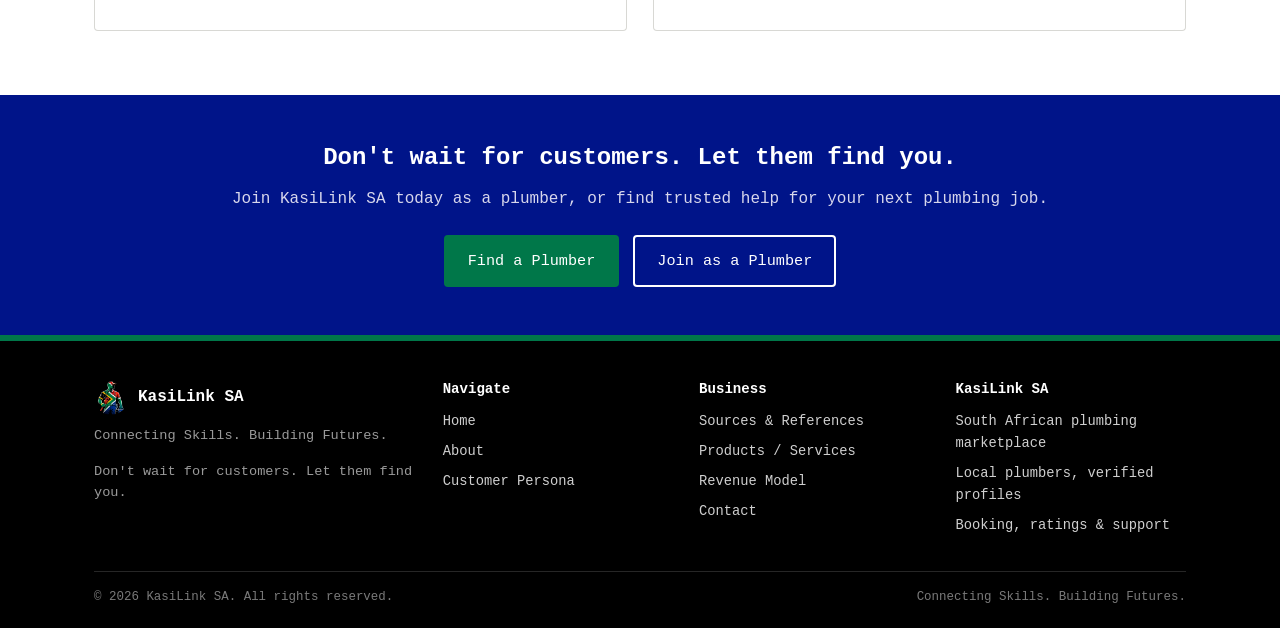
==== commit 8ac3764d: "Add files via upload" ====
--- a/index.html
+++ b/index.html
@@ -191,6 +191,7 @@
       <div>
         <h4>Business</h4>
         <ul>
+          <li><a href="sources.html">Sources &amp; References</a></li>
           <li><a href="services.html">Products / Services</a></li>
           <li><a href="revenue.html">Revenue Model</a></li>
           <li><a href="contact.html">Contact</a></li>
--- a/css/style.css
+++ b/css/style.css
@@ -600,7 +600,7 @@
 }
 
 .plumber-photo {
-  height: 130px;
+  height: 240px;
   display: flex;
   align-items: center;
   justify-content: center;
@@ -1500,6 +1500,7 @@
   width: 100%;
   height: 100%;
   object-fit: cover;
+  object-position: center 22%; /* keep the face in view */
   z-index: 2;
 }
 
@@ -1549,3 +1550,29 @@
 .profile-actions .btn-primary {
   flex: 1 1 100%;
 }
+
+
+/* ---------- Accounts (signup / login / my account) ---------- */
+.auth-wrap { max-width: 520px; margin: 0 auto; }
+.field-hint { font-size: 0.85rem; margin: 4px 0 0; opacity: 0.8; }
+.check-row { display: flex; gap: 10px; align-items: flex-start; margin: 10px 0; font-size: 0.95rem; }
+.check-row input { width: auto; margin-top: 4px; }
+.auth-switch { text-align: center; margin: 14px 0 0; }
+.auth-notice {
+  border: 2px solid var(--sa-gold);
+  background: #fff8e1;
+  border-radius: 10px;
+  padding: 14px 16px;
+  margin: 0 0 16px;
+  display: flex;
+  flex-wrap: wrap;
+  gap: 10px;
+  align-items: center;
+}
+.auth-notice p { margin: 0 8px 0 0; flex: 1 1 100%; font-weight: bold; color: #1a1a1a; }
+.booking-list { display: grid; gap: 12px; margin-bottom: 20px; }
+.booking-card { border: 1px solid #d8d8d4; border-radius: 10px; padding: 12px 16px; background: #fff; }
+.booking-card h3 { margin: 0 0 6px; font-size: 1.05rem; }
+.booking-card p { margin: 2px 0; }
+.nav-auth a { font-weight: bold; }
+[hidden] { display: none !important; }
